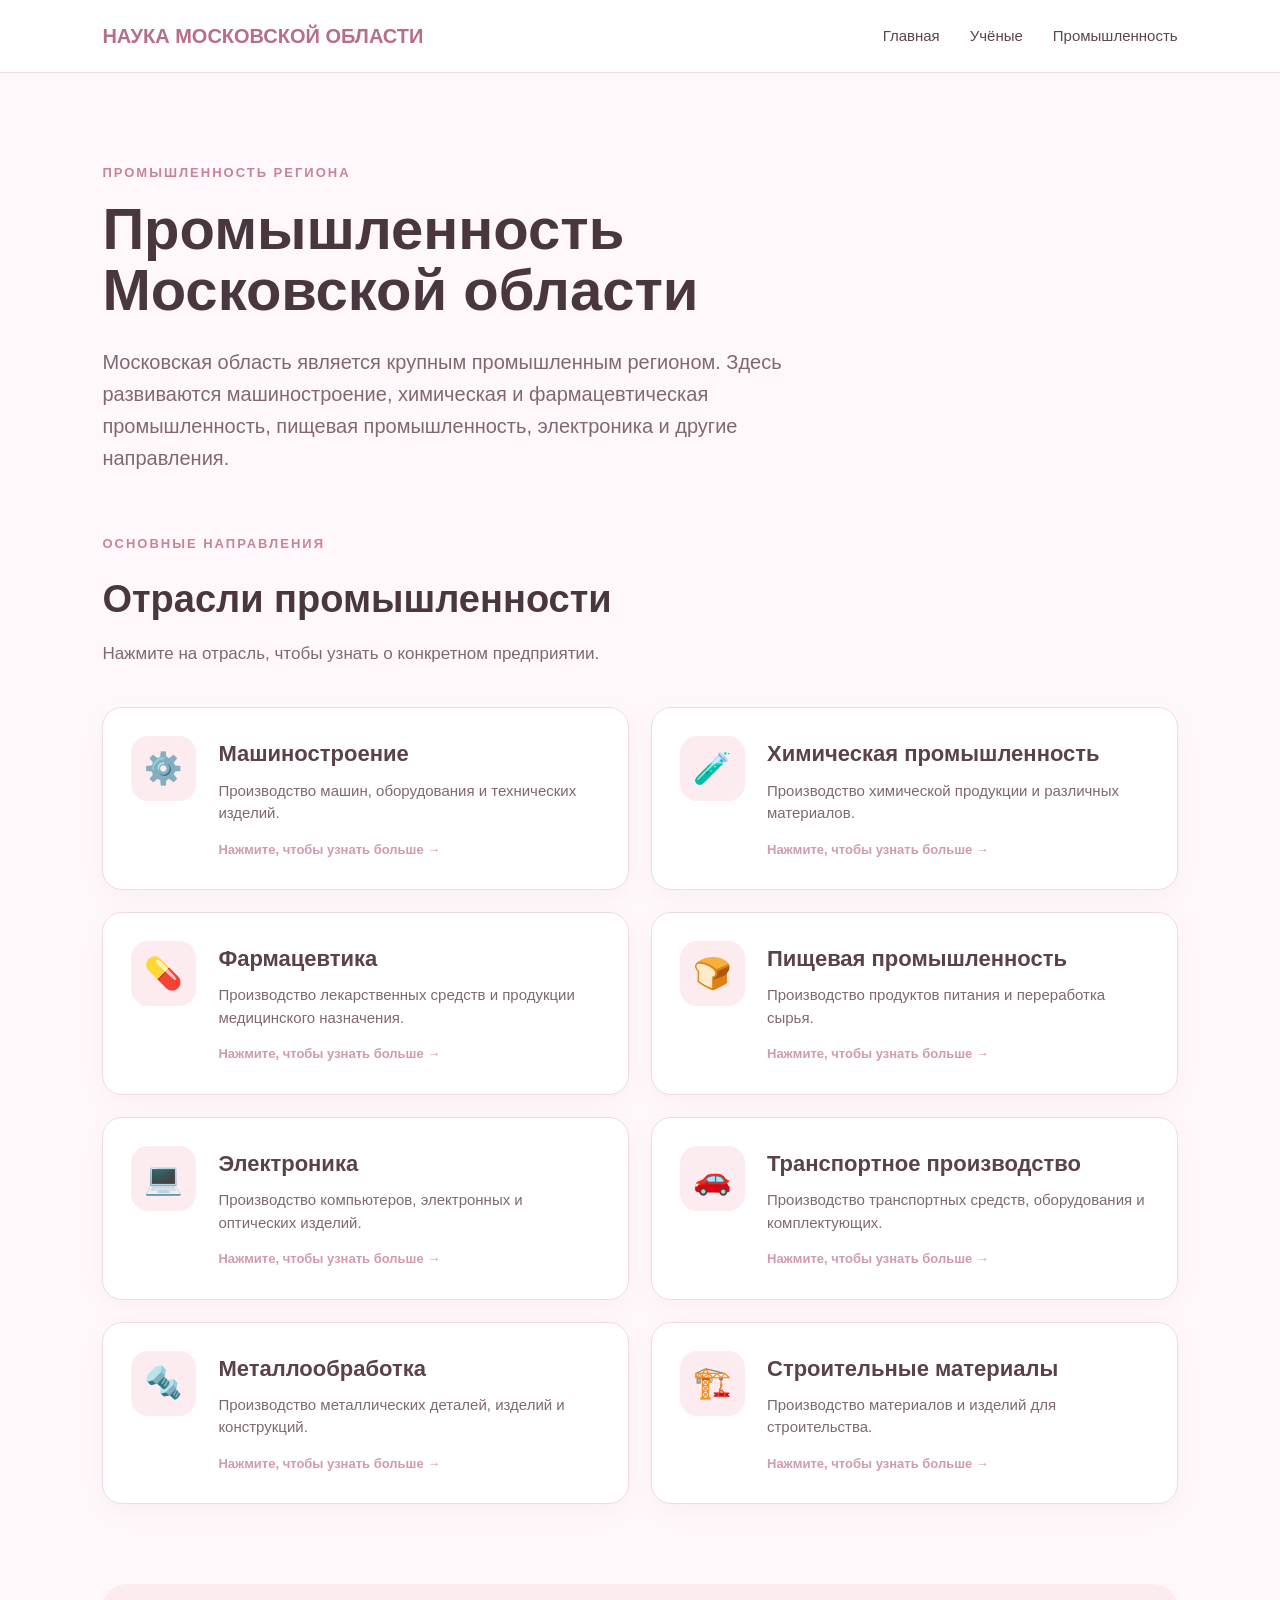
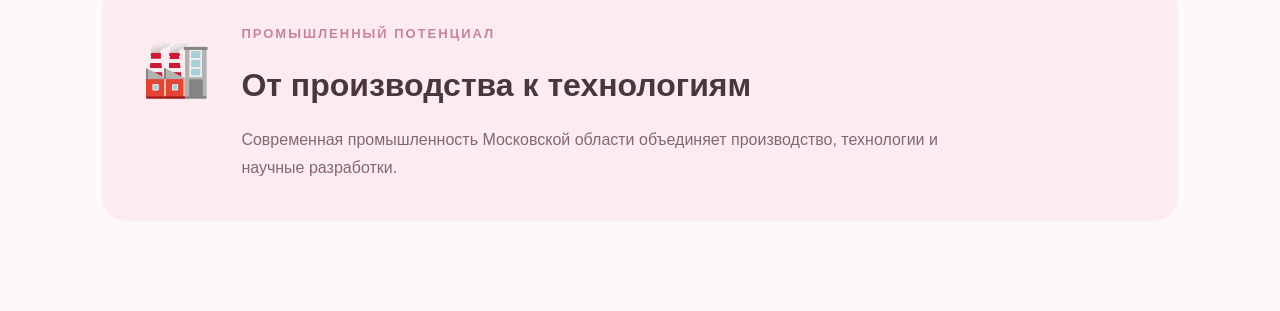
==== industry.html @ fd666267 "Add files via upload" ====
<!DOCTYPE html>
<html lang="ru">

<head>
    <meta charset="UTF-8">

    <meta name="viewport" content="width=device-width, initial-scale=1.0">

    <title>Промышленность Московской области</title>

    <link rel="stylesheet" href="css/style.css">
</head>


<body>


    <!-- ШАПКА -->

    <header>

        <div class="logo">
            НАУКА МОСКОВСКОЙ ОБЛАСТИ
        </div>

        <nav>

            <a href="index.html">
                Главная
            </a>

            <a href="scientists.html">
                Учёные
            </a>

            <a href="industry.html">
                Промышленность
            </a>

        </nav>

    </header>



    <!-- ОСНОВНАЯ ЧАСТЬ -->

    <main class="industry-page">


        <!-- ЗАГОЛОВОК -->

        <div class="industry-intro">

            <p class="small-title">
                ПРОМЫШЛЕННОСТЬ РЕГИОНА
            </p>

            <h1>
                Промышленность
                <br>
                Московской области
            </h1>

            <p class="industry-lead">

                Московская область является крупным
                промышленным регионом. Здесь развиваются
                машиностроение, химическая и фармацевтическая
                промышленность, пищевая промышленность,
                электроника и другие направления.

            </p>

        </div>



        <!-- ОСНОВНЫЕ НАПРАВЛЕНИЯ -->

        <section class="industry-section">


            <div class="section-heading">

                <p class="small-title">
                    ОСНОВНЫЕ НАПРАВЛЕНИЯ
                </p>

                <h2>
                    Отрасли промышленности
                </h2>

                <p>
                    Нажмите на отрасль, чтобы узнать
                    о конкретном предприятии.
                </p>

            </div>



            <div class="industry-categories">



                <!-- 1. МАШИНОСТРОЕНИЕ -->

                <div
                    class="industry-category industry-clickable"

                    onclick="openIndustryModal(

                        'Машиностроение',

                        'images/machine.jpg',

                        'Название предприятия',

                        'рсаположение',

                        'блабласосиваля'

                    )"
                >

                    <div class="category-icon">
                        ⚙️
                    </div>

                    <div class="category-content">

                        <h3>
                            Машиностроение
                        </h3>

                        <p>
                            Производство машин,
                            оборудования и технических изделий.
                        </p>

                        <span class="click-hint">
                            Нажмите, чтобы узнать больше →
                        </span>

                    </div>

                </div>



                <!-- 2. ХИМИЧЕСКАЯ ПРОМЫШЛЕННОСТЬ -->

                <div
                    class="industry-category industry-clickable"

                    onclick="openIndustryModal(

                        'Химическая промышленность',

                        'images/chemistry.jpg',

                        'Название предприятия',

                        'Город / муниципальный округ',

                        'Здесь можно написать информацию о предприятии химической промышленности, его продукции и особенностях производства.'

                    )"
                >

                    <div class="category-icon">
                        🧪
                    </div>

                    <div class="category-content">

                        <h3>
                            Химическая промышленность
                        </h3>

                        <p>
                            Производство химической продукции
                            и различных материалов.
                        </p>

                        <span class="click-hint">
                            Нажмите, чтобы узнать больше →
                        </span>

                    </div>

                </div>



                <!-- 3. ФАРМАЦЕВТИКА -->

                <div
                    class="industry-category industry-clickable"

                    onclick="openIndustryModal(

                        'Фармацевтика',

                        'images/pharma.jpg',

                        'Название предприятия',

                        'Город / муниципальный округ',

                        'Здесь можно написать информацию о фармацевтическом предприятии, его продукции и значении для региона.'

                    )"
                >

                    <div class="category-icon">
                        💊
                    </div>

                    <div class="category-content">

                        <h3>
                            Фармацевтика
                        </h3>

                        <p>
                            Производство лекарственных средств
                            и продукции медицинского назначения.
                        </p>

                        <span class="click-hint">
                            Нажмите, чтобы узнать больше →
                        </span>

                    </div>

                </div>



                <!-- 4. ПИЩЕВАЯ ПРОМЫШЛЕННОСТЬ -->

                <div
                    class="industry-category industry-clickable"

                    onclick="openIndustryModal(

                        'Пищевая промышленность',

                        'images/food.jpg',

                        'Название предприятия',

                        'Город / муниципальный округ',

                        'Здесь можно написать, какие продукты производит предприятие, когда оно появилось и какую роль играет в регионе.'

                    )"
                >

                    <div class="category-icon">
                        🍞
                    </div>

                    <div class="category-content">

                        <h3>
                            Пищевая промышленность
                        </h3>

                        <p>
                            Производство продуктов питания
                            и переработка сырья.
                        </p>

                        <span class="click-hint">
                            Нажмите, чтобы узнать больше →
                        </span>

                    </div>

                </div>



                <!-- 5. ЭЛЕКТРОНИКА -->

                <div
                    class="industry-category industry-clickable"

                    onclick="openIndustryModal(

                        'Электроника',

                        'images/electronics.jpg',

                        'Название предприятия',

                        'Город / муниципальный округ',

                        'Здесь можно написать информацию о предприятии, которое занимается производством электронных или оптических изделий.'

                    )"
                >

                    <div class="category-icon">
                        💻
                    </div>

                    <div class="category-content">

                        <h3>
                            Электроника
                        </h3>

                        <p>
                            Производство компьютеров,
                            электронных и оптических изделий.
                        </p>

                        <span class="click-hint">
                            Нажмите, чтобы узнать больше →
                        </span>

                    </div>

                </div>



                <!-- 6. ТРАНСПОРТ -->

                <div
                    class="industry-category industry-clickable"

                    onclick="openIndustryModal(

                        'Транспортное производство',

                        'images/transport.jpg',

                        'Название предприятия',

                        'Город / муниципальный округ',

                        'Здесь можно рассказать о предприятии, которое производит транспортные средства, оборудование или комплектующие.'

                    )"
                >

                    <div class="category-icon">
                        🚗
                    </div>

                    <div class="category-content">

                        <h3>
                            Транспортное производство
                        </h3>

                        <p>
                            Производство транспортных средств,
                            оборудования и комплектующих.
                        </p>

                        <span class="click-hint">
                            Нажмите, чтобы узнать больше →
                        </span>

                    </div>

                </div>



                <!-- 7. МЕТАЛЛООБРАБОТКА -->

                <div
                    class="industry-category industry-clickable"

                    onclick="openIndustryModal(

                        'Металлообработка',

                        'images/metal.jpg',

                        'Название предприятия',

                        'Город / муниципальный округ',

                        'Здесь можно рассказать о предприятии, его металлических изделиях, деталях и технологиях производства.'

                    )"
                >

                    <div class="category-icon">
                        🔩
                    </div>

                    <div class="category-content">

                        <h3>
                            Металлообработка
                        </h3>

                        <p>
                            Производство металлических деталей,
                            изделий и конструкций.
                        </p>

                        <span class="click-hint">
                            Нажмите, чтобы узнать больше →
                        </span>

                    </div>

                </div>



                <!-- 8. СТРОИТЕЛЬНЫЕ МАТЕРИАЛЫ -->

                <div
                    class="industry-category industry-clickable"

                    onclick="openIndustryModal(

                        'Строительные материалы',

                        'images/building.jpg',

                        'Название предприятия',

                        'Город / муниципальный округ',

                        'Здесь можно рассказать о предприятии, производимых материалах и их использовании в строительстве.'

                    )"
                >

                    <div class="category-icon">
                        🏗️
                    </div>

                    <div class="category-content">

                        <h3>
                            Строительные материалы
                        </h3>

                        <p>
                            Производство материалов и изделий
                            для строительства.
                        </p>

                        <span class="click-hint">
                            Нажмите, чтобы узнать больше →
                        </span>

                    </div>

                </div>


            </div>

        </section>



        <!-- ЗАКЛЮЧЕНИЕ -->

        <section class="industry-conclusion">

            <div class="conclusion-icon">
                🏭
            </div>

            <div>

                <p class="small-title">
                    ПРОМЫШЛЕННЫЙ ПОТЕНЦИАЛ
                </p>

                <h2>
                    От производства к технологиям
                </h2>

                <p>

                    Современная промышленность Московской
                    области объединяет производство, технологии
                    и научные разработки.

                </p>

            </div>

        </section>


    </main>



    <!-- ВСПЛЫВАЮЩЕЕ ОКНО -->

    <div
        class="industry-modal"
        id="industryModal"
    >

        <div class="industry-modal-content">


            <!-- КНОПКА ЗАКРЫТЬ -->

            <button
                class="modal-close"
                onclick="closeIndustryModal()"
            >
                ×
            </button>



            <!-- ФОТО -->

            <img
                id="modalImage"
                src=""
                alt=""
            >



            <!-- ИНФОРМАЦИЯ -->

            <div class="modal-text">


                <p class="small-title">
                    ОТРАСЛЬ ПРОМЫШЛЕННОСТИ
                </p>


                <h2 id="modalTitle">
                </h2>


                <div class="modal-place">

                    <span>
                        🏭
                    </span>

                    <div>

                        <strong>
                            Предприятие
                        </strong>

                        <p id="modalEnterprise">
                        </p>

                    </div>

                </div>



                <div class="modal-place">

                    <span>
                        📍
                    </span>

                    <div>

                        <strong>
                            Расположение
                        </strong>

                        <p id="modalLocation">
                        </p>

                    </div>

                </div>



                <div class="modal-description">

                    <strong>
                        О предприятии
                    </strong>

                    <p id="modalDescription">
                    </p>

                </div>


            </div>

        </div>

    </div>



    <!-- JAVASCRIPT -->

    <script>


        function openIndustryModal(
            title,
            image,
            enterprise,
            location,
            description
        ) {


            document.getElementById(
                "modalTitle"
            ).textContent = title;



            document.getElementById(
                "modalImage"
            ).src = image;



            document.getElementById(
                "modalEnterprise"
            ).textContent = enterprise;



            document.getElementById(
                "modalLocation"
            ).textContent = location;



            document.getElementById(
                "modalDescription"
            ).textContent = description;



            document.getElementById(
                "industryModal"
            ).classList.add("active");

        }



        function closeIndustryModal() {


            document.getElementById(
                "industryModal"
            ).classList.remove("active");

        }



        document.getElementById(
            "industryModal"
        ).addEventListener(
            "click",
            function(event) {

                if (
                    event.target === this
                ) {

                    closeIndustryModal();

                }

            }
        );


    </script>


</body>

</html>
---- css/style.css ----
* {
    margin: 0;
    padding: 0;
    box-sizing: border-box;
}

html {
    scroll-behavior: smooth;
}

body {
    font-family: Arial, sans-serif;
    background-color: #fff8fa;
    color: #4a3840;
    line-height: 1.6;
}


/* ШАПКА */

header {
    width: 100%;
    padding: 20px 8%;
    background-color: #fff;
    
    display: flex;
    justify-content: space-between;
    align-items: center;

    border-bottom: 1px solid #f3dce3;
}

.logo {
    font-size: 20px;
    font-weight: bold;
    color: #b76e86;
}

nav {
    display: flex;
    gap: 30px;
}

nav a {
    color: #5b454d;
    text-decoration: none;
    font-size: 15px;
}

nav a:hover {
    color: #c78399;
}


/* ПЕРВЫЙ ЭКРАН */

.hero {
    min-height: 650px;
    padding: 100px 8%;

    display: flex;
    align-items: center;

    background: linear-gradient(
        135deg,
        #fdecef,
        #fff8fa,
        #f9edf2
    );
}

.hero-text {
    max-width: 750px;
}

.small-title,
.section-label {
    color: #c78399;
    font-size: 14px;
    font-weight: bold;
    letter-spacing: 2px;
    margin-bottom: 15px;
}

.hero h1 {
    font-size: 64px;
    line-height: 1.1;
    margin-bottom: 25px;
    color: #49363e;
}

.hero h1 span {
    color: #b76e86;
}

.description {
    max-width: 600px;
    font-size: 20px;
    color: #806873;
    margin-bottom: 35px;
}


/* КНОПКА */

.button {
    display: inline-block;

    padding: 15px 28px;

    background-color: #c78399;
    color: white;

    text-decoration: none;

    border-radius: 10px;

    font-weight: bold;

    transition: 0.3s;
}

.button:hover {
    background-color: #b76e86;
    transform: translateY(-2px);
}


/* ОБЩИЕ СЕКЦИИ */

.about,
.discover,
.timeline {
    padding: 100px 8%;
}

.about {
    background-color: #fff;
}

.about h2,
.discover h2,
.timeline h2 {
    font-size: 40px;
    margin-bottom: 25px;
    color: #49363e;
}

.about > p:last-child {
    max-width: 750px;
    color: #806873;
    font-size: 18px;
}


/* КАРТОЧКИ */

.discover {
    background-color: #fff8fa;
}

.cards {
    display: grid;
    grid-template-columns: repeat(3, 1fr);
    gap: 25px;
    margin-top: 40px;
}

.card {
    background-color: #fff;

    padding: 35px;

    border-radius: 18px;

    border: 1px solid #f1d9e1;

    box-shadow: 0 8px 25px rgba(183, 110, 134, 0.08);

    transition: 0.3s;
}

.card:hover {
    transform: translateY(-7px);

    box-shadow: 0 12px 30px rgba(183, 110, 134, 0.15);
}

.card-icon {
    font-size: 40px;
    margin-bottom: 20px;
}

.card h3 {
    font-size: 24px;
    margin-bottom: 12px;
    color: #5a414b;
}

.card p {
    color: #806873;
}


/* ХРОНОЛОГИЯ */

.timeline {
    background-color: #fff;
}

.timeline-line {
    display: grid;
    grid-template-columns: repeat(4, 1fr);
    gap: 20px;

    margin-top: 50px;
}

.year {
    padding: 25px;

    border-left: 4px solid #d99caf;

    background-color: #fff8fa;

    border-radius: 0 12px 12px 0;
}

.year strong {
    font-size: 28px;
    color: #b76e86;
}

.year p {
    margin-top: 10px;
    color: #806873;
}


/* ПОДВАЛ */

footer {
    padding: 50px 8%;

    background-color: #4a3840;
    color: #f7e8ed;

    display: flex;
    justify-content: space-between;
}


/* ТЕЛЕФОН */

@media (max-width: 800px) {

    header {
        flex-direction: column;
        gap: 20px;
    }

    nav {
        flex-wrap: wrap;
        justify-content: center;
    }

    .hero h1 {
        font-size: 44px;
    }

    .cards {
        grid-template-columns: 1fr;
    }

    .timeline-line {
        grid-template-columns: 1fr;
    }

    footer {
        flex-direction: column;
        gap: 10px;
    }
}/* КНОПКА НА КАРТОЧКЕ */

.card-button {
    display: inline-block;
    margin-top: 20px;

    padding: 10px 18px;

    background-color: #c78399;
    color: white;

    text-decoration: none;

    border-radius: 8px;

    font-size: 14px;
    font-weight: bold;

    transition: 0.3s;
}

.card-button:hover {
    background-color: #b76e86;
}


/* СТРАНИЦА УЧЁНЫХ */

.scientists-page {
    padding: 90px 8%;
    background-color: #fff8fa;
    min-height: 80vh;
}

.scientists-page h1 {
    font-size: 52px;
    color: #49363e;
    margin-bottom: 20px;
}

.page-description {
    max-width: 650px;
    color: #806873;
    font-size: 18px;
    margin-bottom: 60px;
}


/* СЕТКА УЧЁНЫХ */

.scientists-grid {
    display: grid;
    grid-template-columns: repeat(2, 1fr);
    gap: 35px;
}


/* КАРТОЧКА УЧЁНОГО */

.scientist-card {
    background-color: white;

    padding: 18px;

    border-radius: 20px;

    border: 1px solid #f1d9e1;

    box-shadow: 0 8px 25px rgba(183, 110, 134, 0.08);
}

.scientist-card h3 {
    margin-top: 18px;
    font-size: 24px;
    color: #5a414b;
}

.scientist-card > p {
    color: #c78399;
}


/* ФОТО */

.scientist-photo {
    position: relative;

    width: 100%;
    aspect-ratio: 3 / 4;

    overflow: hidden;

    border-radius: 15px;
}

.scientist-photo img {
    width: 100%;
    height: 100%;

    object-fit: cover;

    display: block;

    transition: 0.4s;
}


/* ИНФОРМАЦИЯ, КОТОРАЯ ПОЯВЛЯЕТСЯ ПРИ НАВЕДЕНИИ */

.scientist-info {
    position: absolute;

    left: 0;
    bottom: 0;

    width: 100%;

    padding: 30px;

    background: rgba(74, 56, 64, 0.92);

    color: white;

    transform: translateY(100%);

    transition: 0.4s;
}

.scientist-info h2 {
    margin-bottom: 10px;
}

.scientist-info p {
    color: #f8e9ee;
}


/* МЫШКУ НА ФОТО */

.scientist-photo:hover img {
    transform: scale(1.05);
}

.scientist-photo:hover .scientist-info {
    transform: translateY(0);
}


/* ССЫЛКА В ПОДВАЛЕ */

footer a {
    color: #f7dce5;
    text-decoration: none;
}


/* ТЕЛЕФОН */

@media (max-width: 800px) {

    .scientists-grid {
        grid-template-columns: 1fr;
    }

    .scientists-page h1 {
        font-size: 40px;
    }

    .scientist-photo {
        height: 350px;
    }
}/* =========================================
   ПРОМЫШЛЕННОСТЬ МОСКОВСКОЙ ОБЛАСТИ
   ========================================= */

.industry-page {
    padding: 90px 8%;
    background: #fff8fa;
    min-height: 80vh;
}


/* ВСТУПЛЕНИЕ */

.industry-intro {
    max-width: 850px;
    margin-bottom: 60px;
}

.small-title {
    color: #c78399;
    font-size: 13px;
    font-weight: bold;
    letter-spacing: 2px;
    margin-bottom: 15px;
}

.industry-intro h1 {
    font-size: 58px;
    line-height: 1.05;
    color: #49363e;
    margin-bottom: 25px;
}

.industry-lead {
    max-width: 700px;
    color: #806873;
    font-size: 20px;
    line-height: 1.6;
}


/* ФАКТЫ */

.industry-facts {
    display: grid;
    grid-template-columns: repeat(3, 1fr);
    gap: 20px;
    margin-bottom: 100px;
}

.industry-fact {
    display: flex;
    gap: 18px;
    align-items: flex-start;

    padding: 25px;

    background: white;
    border: 1px solid #f1d9e1;
    border-radius: 18px;

    box-shadow: 0 8px 25px rgba(183, 110, 134, 0.07);
}

.industry-fact > span {
    font-size: 32px;
}

.industry-fact strong {
    color: #5a414b;
    font-size: 18px;
}

.industry-fact p {
    margin-top: 8px;
    color: #806873;
    line-height: 1.5;
    font-size: 14px;
}


/* ЗАГОЛОВОК РАЗДЕЛА */

.industry-section {
    margin-bottom: 80px;
}

.section-heading {
    margin-bottom: 40px;
}

.section-heading h2 {
    font-size: 38px;
    color: #49363e;
    margin-bottom: 10px;
}

.section-heading > p:last-child {
    color: #806873;
    font-size: 17px;
}


/* КАРТОЧКИ ОТРАСЛЕЙ */

.industry-categories {
    display: grid;
    grid-template-columns: repeat(2, 1fr);
    gap: 22px;
}

.industry-category {
    display: flex;
    gap: 22px;

    padding: 28px;

    background: white;
    border: 1px solid #f1d9e1;
    border-radius: 20px;

    transition: 0.3s;

    box-shadow: 0 8px 25px rgba(183, 110, 134, 0.06);
}

.industry-category:hover {
    transform: translateY(-5px);
    box-shadow: 0 15px 35px rgba(183, 110, 134, 0.13);
    border-color: #e6b9c7;
}


/* ИКОНКА */

.category-icon {
    min-width: 65px;
    height: 65px;

    display: flex;
    align-items: center;
    justify-content: center;

    background: #fdecef;
    border-radius: 17px;

    font-size: 31px;
}


/* ТЕКСТ */

.category-content h3 {
    color: #5a414b;
    font-size: 22px;
    margin-bottom: 8px;
}

.category-content > p {
    color: #806873;
    line-height: 1.5;
    font-size: 15px;
}


/* ДОПОЛНИТЕЛЬНЫЙ ТЕКСТ */

.category-more {
    max-height: 0;
    overflow: hidden;

    opacity: 0;

    margin-top: 0;

    color: #806873;
    font-size: 14px;
    line-height: 1.5;

    transition: 0.4s;
}

.industry-category:hover .category-more {
    max-height: 120px;
    opacity: 1;
    margin-top: 15px;
}


/* ЗАКЛЮЧЕНИЕ */

.industry-conclusion {
    display: flex;
    align-items: flex-start;
    gap: 30px;

    padding: 40px;

    background: #fdecef;
    border-radius: 25px;

    margin-top: 40px;
}

.conclusion-icon {
    font-size: 55px;
}

.industry-conclusion h2 {
    color: #49363e;
    font-size: 32px;
    margin-bottom: 15px;
}

.industry-conclusion p:last-child {
    color: #806873;
    line-height: 1.7;
    max-width: 750px;
}


/* ТЕЛЕФОН */

@media (max-width: 800px) {

    .industry-page {
        padding: 60px 6%;
    }

    .industry-intro h1 {
        font-size: 42px;
    }

    .industry-lead {
        font-size: 17px;
    }

    .industry-facts {
        grid-template-columns: 1fr;
        margin-bottom: 70px;
    }

    .industry-categories {
        grid-template-columns: 1fr;
    }

    .section-heading h2 {
        font-size: 31px;
    }

    .industry-conclusion {
        flex-direction: column;
        padding: 30px;
    }

    .industry-conclusion h2 {
        font-size: 26px;
    }
}/* =========================================
   КЛИКАБЕЛЬНЫЕ ОТРАСЛИ
   ========================================= */

.industry-clickable {
    cursor: pointer;
}

.click-hint {
    display: inline-block;

    margin-top: 15px;

    color: #c78399;

    font-size: 13px;

    font-weight: bold;

    opacity: 0.8;
}


/* =========================================
   ВСПЛЫВАЮЩЕЕ ОКНО
   ========================================= */

.industry-modal {

    position: fixed;

    inset: 0;

    display: flex;

    align-items: center;

    justify-content: center;

    padding: 30px;

    background: rgba(74, 56, 64, 0.65);

    opacity: 0;

    visibility: hidden;

    transition: 0.3s;

    z-index: 1000;

}


.industry-modal.active {

    opacity: 1;

    visibility: visible;

}



/* САМО ОКНО */

.industry-modal-content {

    position: relative;

    width: min(900px, 100%);

    display: grid;

    grid-template-columns: 1fr 1fr;

    background: white;

    border-radius: 25px;

    overflow: hidden;

    box-shadow:
        0 20px 60px rgba(74, 56, 64, 0.3);

    transform: translateY(30px);

    transition: 0.3s;

}


.industry-modal.active
.industry-modal-content {

    transform: translateY(0);

}



/* ФОТО */

.industry-modal-content img {

    width: 100%;

    height: 100%;

    min-height: 450px;

    object-fit: cover;

    display: block;

}



/* ТЕКСТ */

.modal-text {

    padding: 50px 40px;

    display: flex;

    flex-direction: column;

    justify-content: center;

}


.modal-text h2 {

    font-size: 36px;

    line-height: 1.15;

    color: #49363e;

    margin-bottom: 25px;

}



/* ПРЕДПРИЯТИЕ И АДРЕС */

.modal-place {

    display: flex;

    gap: 15px;

    align-items: flex-start;

    margin-bottom: 20px;

    padding: 15px;

    background: #fff8fa;

    border-radius: 14px;

}


.modal-place > span {

    font-size: 24px;

}


.modal-place strong {

    display: block;

    color: #5a414b;

    font-size: 14px;

    margin-bottom: 5px;

}


.modal-place p {

    color: #806873;

    line-height: 1.4;

    margin: 0;

}



/* ОПИСАНИЕ */

.modal-description {

    margin-top: 5px;

}


.modal-description strong {

    display: block;

    color: #5a414b;

    margin-bottom: 8px;

}


.modal-description p {

    color: #806873;

    line-height: 1.6;

    font-size: 15px;

}



/* КРЕСТИК */

.modal-close {

    position: absolute;

    top: 15px;

    right: 15px;

    width: 42px;

    height: 42px;

    border: none;

    border-radius: 50%;

    background: rgba(255, 255, 255, 0.95);

    color: #5a414b;

    font-size: 28px;

    line-height: 1;

    cursor: pointer;

    z-index: 5;

    transition: 0.2s;

}


.modal-close:hover {

    background: #fdecef;

    transform: rotate(90deg);

}



/* =========================================
   ТЕЛЕФОН
   ========================================= */

@media (max-width: 700px) {

    .industry-modal {

        padding: 15px;

    }


    .industry-modal-content {

        grid-template-columns: 1fr;

        max-height: 92vh;

        overflow-y: auto;

    }


    .industry-modal-content img {

        height: 230px;

        min-height: 230px;

    }


    .modal-text {

        padding: 30px 25px;

    }


    .modal-text h2 {

        font-size: 28px;

    }
}
/* =========================================
НОВАЯ СТРАНИЦА ТЕХНОЛОГИЙ
========================================= */

.technology-page {
overflow: hidden;
}

/* =========================================
ГЛАВНЫЙ ЭКРАН
========================================= */

.technology-hero {
min-height: 720px;
padding: 80px 8%;
display: flex;
align-items: center;
justify-content: space-between;
gap: 50px;
background:
radial-gradient(
circle at 75% 50%,
#fdecef 0,
#fff8fa 42%,
#fff8fa 100%
);
}

.technology-hero-text {
width: 48%;
max-width: 600px;
}

.technology-hero-text h1 {
margin: 20px 0;
font-size: clamp(50px, 7vw, 90px);
line-height: 0.98;
letter-spacing: -3px;
color: #49363e;
}

.technology-hero-text > p:not(.small-title) {
max-width: 500px;
color: #806873;
font-size: 18px;
line-height: 1.7;
}

.technology-scroll-button {
display: inline-block;
margin-top: 30px;
padding: 14px 22px;
background: #c78399;
color: white;
text-decoration: none;
border-radius: 10px;
font-weight: bold;
transition: 0.3s;
}

.technology-scroll-button:hover {
background: #b76e86;
transform: translateY(-2px);
}

/* =========================================
КРУГОВАЯ СХЕМА
========================================= */

.technology-visual {
position: relative;
width: 520px;
height: 520px;
flex-shrink: 0;
}

.tech-orbit {
position: absolute;
border: 1px solid #efcfd9;
border-radius: 50%;
left: 50%;
top: 50%;
transform: translate(-50%, -50%);
}

.orbit-one {
width: 220px;
height: 220px;
}

.orbit-two {
width: 350px;
height: 350px;
}

.orbit-three {
width: 480px;
height: 480px;
} 

.tech-core {
position: absolute;
left: 50%;
top: 50%;
transform: translate(-50%, -50%);
width: 145px;
height: 145px;
border-radius: 50%;
background: #c78399;
color: white;
display: flex;
flex-direction: column;
align-items: center;
justify-content: center;
box-shadow:
0 0 0 15px rgba(199, 131, 153, 0.08),
0 20px 50px rgba(183, 110, 134, 0.25);
z-index: 3;
}

.tech-core span {
font-size: 35px;
}

.tech-core strong {
margin-top: 5px;
font-size: 15px;
letter-spacing: 2px;
}

.tech-point {
position: absolute;
width: 65px;
height: 65px;
display: flex;
align-items: center;
justify-content: center;
background: white;
border: 1px solid #f0d6de;
border-radius: 50%;
font-size: 27px;
box-shadow: 0 8px 25px rgba(74, 56, 64, 0.1);
z-index: 4;
}

.point-one {
top: 30px;
left: 220px;
}

.point-two {
top: 130px;
right: 25px;
}

.point-three {
bottom: 60px;
right: 55px;
}

.point-four {
bottom: 55px;
left: 60px;
}

.point-five {
top: 130px;
left: 20px;
}

.point-six {
top: 400px;
left: 220px;
}
/* =========================================
ВВОДНЫЙ БЛОК
========================================= */

.technology-introduction {
max-width: 1100px;
margin: 0 auto;
padding: 100px 30px;
display: grid;
grid-template-columns: 1fr 1fr;
gap: 80px;
align-items: center;
}

.technology-introduction h2 {
margin-top: 12px;
font-size: 44px;
line-height: 1.1;
color: #49363e;
}

.technology-introduction > p {
color: #806873;
line-height: 1.8;
font-size: 17px;
}

/* =========================================
ТЕХНОЛОГИЧЕСКАЯ КАРТА
========================================= */

.technology-map {
padding: 100px 6%;
background: #fff8fa;
}

.technology-map-heading {
text-align: center;
margin-bottom: 70px;
}

.technology-map-heading h2 {
margin: 12px 0;
font-size: 45px;
color: #49363e;
}

.technology-map-heading > p:last-child {
color: #806873;
}

/* КОНТЕЙНЕР КАРТЫ */

.technology-map-container {
position: relative;
width: min(1000px, 100%);
height: 700px;
margin: 0 auto;
}

/* ЦЕНТР */

.technology-map-center {
position: absolute;
left: 50%;
top: 50%;
transform: translate(-50%, -50%);
width: 190px;
height: 190px;
border-radius: 50%;
background: white;
border: 2px solid #e9c5d0;
display: flex;
flex-direction: column;
align-items: center;
justify-content: center;
box-shadow:
0 20px 60px rgba(74, 56, 64, 0.12);
z-index: 3;
}

.technology-map-center span {
font-size: 35px;
color: #c78399;
}

.technology-map-center strong {
margin-top: 8px;
color: #49363e;
letter-spacing: 2px;
}

.technology-map-center small {
margin-top: 6px;
color: #806873;
font-size: 10px;
}

/* ЛИНИИ */

.technology-map-container::before {
content: "";
position: absolute;
left: 50%;
top: 50%;
width: 700px;
height: 700px;
transform: translate(-50%, -50%);
border: 1px dashed #e7c5cf;
border-radius: 50%;
}

/* =========================================
КНОПКИ
========================================= */

.tech-map-item {

    position: absolute;

    width: 180px;

    min-height: 130px;

    padding: 18px;

    border: 1px solid #f0d6de;

    border-radius: 18px;

    background: white;

    cursor: pointer;

    display: flex;

    flex-direction: column;

    align-items: center;

    justify-content: center;

    transition: transform 0.3s ease, border-color 0.3s ease, box-shadow 0.3s ease;

    box-shadow: 0 8px 25px rgba(74, 56, 64, 0.06);

}

.tech-map-item:hover {
    border-color: #c78399;
    box-shadow: 0 12px 30px rgba(74, 56, 64, 0.13);
}

.tech-item-one:hover,
.tech-item-four:hover {
    transform: translateX(-45%) scale(1.03);
}

.tech-item-two:hover,
.tech-item-three:hover,
.tech-item-five:hover,
.tech-item-six:hover {
    transform: scale(1.03);
}

.tech-map-item span {

    font-size: 30px;

    margin-bottom: 8px;

}

.tech-map-item strong {

    color: #49363e;

    font-size: 16px;

    text-align: center;

}

.tech-map-item small {

    margin-top: 5px;

    color: #c78399;

    font-size: 11px;

}

/* ПОЗИЦИИ */

.tech-item-one {

    top: -40px;
    left: 50%;
    transform: translateX(-50%);
}

.tech-item-two {
    top: 120px;
    right: 50px;
}

.tech-item-three {
    bottom: 85px;
    right: 100px;
}

.tech-item-four {
    bottom: -40px;
    left: 50%;
    transform: translateX(-50%);
}
.tech-item-five {
    bottom: 85px;
    left: 100px;
}
.tech-item-six {
    top: 120px;
    left: 70px;
}

/* =========================================
КАК РАБОТАЕТ ТЕХНОЛОГИЯ
========================================= */

.how-technology-works {
padding: 110px 8%;
background: white;
}

.how-title {
max-width: 650px;
margin-bottom: 65px;
}

.how-title h2 {
margin-top: 12px;
font-size: 45px;
line-height: 1.15;
color: #49363e;
}

.technology-process {
max-width: 1100px;
margin: 0 auto;
display: flex;
align-items: center;
justify-content: center;
gap: 20px;
}

.process-step {
width: 260px;
padding: 30px;
background: #fff8fa;
border-radius: 20px;
}

.process-number {
color: #c78399;
font-size: 13px;
font-weight: bold;
}

.process-icon {
margin: 20px 0 15px;
font-size: 35px;
}

.process-step h3 {
color: #49363e;
margin-bottom: 10px;
}

.process-step p {
color: #806873;
line-height: 1.5;
font-size: 14px;
}

.process-line {
color: #c78399;
font-size: 28px;
}

/* =========================================
ТЕХНОЛОГИИ ВОКРУГ НАС
========================================= */

.technology-life {
padding: 100px 8%;
background: #fdecef;
}

.technology-life-heading {
max-width: 1000px;
margin: 0 auto 45px;
}

.technology-life-heading h2 {
margin-top: 10px;
font-size: 43px;
color: #49363e;
}

.life-list {
max-width: 1000px;
margin: 0 auto;
display: grid;
grid-template-columns: repeat(2, 1fr);
gap: 15px;
}

.life-item {
display: flex;
align-items: center;
gap: 20px;
padding: 25px;
background: white;
border-radius: 18px;
}

.life-item > span {
width: 55px;
height: 55px;
flex-shrink: 0;
display: flex;
align-items: center;
justify-content: center;
background: #fdecef;
border-radius: 15px;
font-size: 25px;
}

.life-item strong {
color: #49363e;
}

.life-item p {
margin-top: 5px;
color: #806873;
font-size: 14px;
line-height: 1.4;
}

/* =========================================
ФИНАЛЬНЫЙ БЛОК
========================================= */

.technology-final {
position: relative;
max-width: 850px;
margin: 100px auto;
padding: 80px 30px;
text-align: center;
overflow: hidden;
}

.final-glow {
position: absolute;
left: 50%;
top: 0;
transform: translateX(-50%);
width: 180px;
height: 180px;
border-radius: 50%;
background: #fdecef;
filter: blur(25px);
z-index: -1;
}

.technology-final h2 {
margin: 15px 0;
font-size: 52px;
color: #49363e;
}

.technology-final > p:last-child {
max-width: 600px;
margin: 0 auto;
color: #806873;
line-height: 1.7;
}

/* =========================================
МОДАЛЬНОЕ ОКНО
========================================= */

.technology-info-modal {
position: fixed;
inset: 0;
display: flex;
align-items: center;
justify-content: center;
padding: 25px;
background: rgba(74, 56, 64, 0.65);
opacity: 0;
visibility: hidden;
transition: 0.3s;
z-index: 2000;
}

.technology-info-modal.active {
opacity: 1;
visibility: visible;
}

.technology-info-content {
position: relative;
width: min(600px, 100%);
padding: 50px;
background: white;
border-radius: 25px;
box-shadow: 0 25px 70px rgba(74, 56, 64, 0.25);
transform: translateY(30px);
transition: 0.3s;
}

.technology-info-modal.active .technology-info-content {
transform: translateY(0);
}

.technology-info-icon {
width: 75px;
height: 75px;
display: flex;
align-items: center;
justify-content: center;
background: #fdecef;
border-radius: 20px;
font-size: 38px;
margin-bottom: 25px;
}

.technology-info-content h2 {
margin: 10px 0 20px;
font-size: 34px;
color: #49363e;
}

.technology-info-description {
color: #806873;
line-height: 1.7;
margin-bottom: 25px;
}

.technology-result {
margin-top: 12px;
padding: 15px 18px;
background: #fff8fa;
border-radius: 13px;
}

.result-label {
margin-bottom: 5px;
color: #c78399;
font-size: 10px;
font-weight: bold;
letter-spacing: 1px;
}

.technology-result strong {
color: #49363e;
font-size: 14px;
}

.technology-info-close {
position: absolute;
top: 15px;
right: 15px;
width: 42px;
height: 42px;
border: none;
border-radius: 50%;
background: #fff8fa;
color: #5a414b;
font-size: 28px;
cursor: pointer;
transition: 0.2s;
}

.technology-info-close:hover {
background: #fdecef;
transform: rotate(90deg);
}

/* =========================================
ТЕЛЕФОН
========================================= */

@media (max-width: 800px) {
.technology-hero {
    min-height: auto;
    padding: 60px 25px;
    flex-direction: column;
}

.technology-hero-text {
    width: 100%;
    text-align: center;
}

.technology-hero-text > p:not(.small-title) {
    margin: 0 auto;
}

.technology-visual {
    width: 330px;
    height: 330px;
    margin-top: 20px;
}

.orbit-one {
    width: 145px;
    height: 145px;
}

.orbit-two {
    width: 235px;
    height: 235px;
}

.orbit-three {
    width: 320px;
    height: 320px;
}

.tech-core {
    width: 100px;
    height: 100px;
}

.tech-core span {
    font-size: 25px;
}

.tech-core strong {
    font-size: 11px;
}

.tech-point {
    width: 45px;
    height: 45px;
    font-size: 20px;
}

.point-one {
    top: 15px;
    left: 142px;
}

.point-two {
    top: 80px;
    right: 5px;
}

.point-three {
    bottom: 30px;
    right: 25px;
}

.point-four {
    bottom: 25px;
    left: 25px;
}

.point-five {
    top: 80px;
    left: 0;
}

.technology-introduction {
    padding: 70px 25px;
    grid-template-columns: 1fr;
    gap: 30px;
}

.technology-introduction h2 {
    font-size: 35px;
}


.technology-map {
    padding: 70px 20px;
}

.technology-map-heading h2 {
    font-size: 35px;
}

.technology-map-container {
    height: auto;
    display: flex;
    flex-direction: column;
    align-items: center;
    gap: 15px;
}

.technology-map-container::before {
    display: none;
}

.technology-map-center {
    position: relative;
    left: auto;
    top: auto;
    transform: none;
    width: 150px;
    height: 150px;
    margin-bottom: 15px;
}

.tech-map-item {
    position: relative;
    top: auto;
    right: auto;
    bottom: auto;
    left: auto;
    transform: none !important;
    width: 100%;
    max-width: 350px;
}
.how-technology-works {
    padding: 70px 25px;
}
.how-title h2 {
    font-size: 35px;
}

.technology-process {
    flex-direction: column;
}
.process-step {
    width: 100%;
}
.process-line {
    transform: rotate(90deg);
}
.technology-life {
    padding: 70px 20px;
}
.technology-life-heading h2 {
    font-size: 35px;
}
.life-list {
    grid-template-columns: 1fr;
}
.technology-final {
    margin: 60px auto;
    padding: 60px 25px;
}

.technology-final h2 {
    font-size: 40px;
}
.technology-info-content {
    padding: 35px 25px;
    max-height: 90vh;
    overflow-y: auto;
}
.technology-info-content h2 {
    font-size: 28px;
}
}
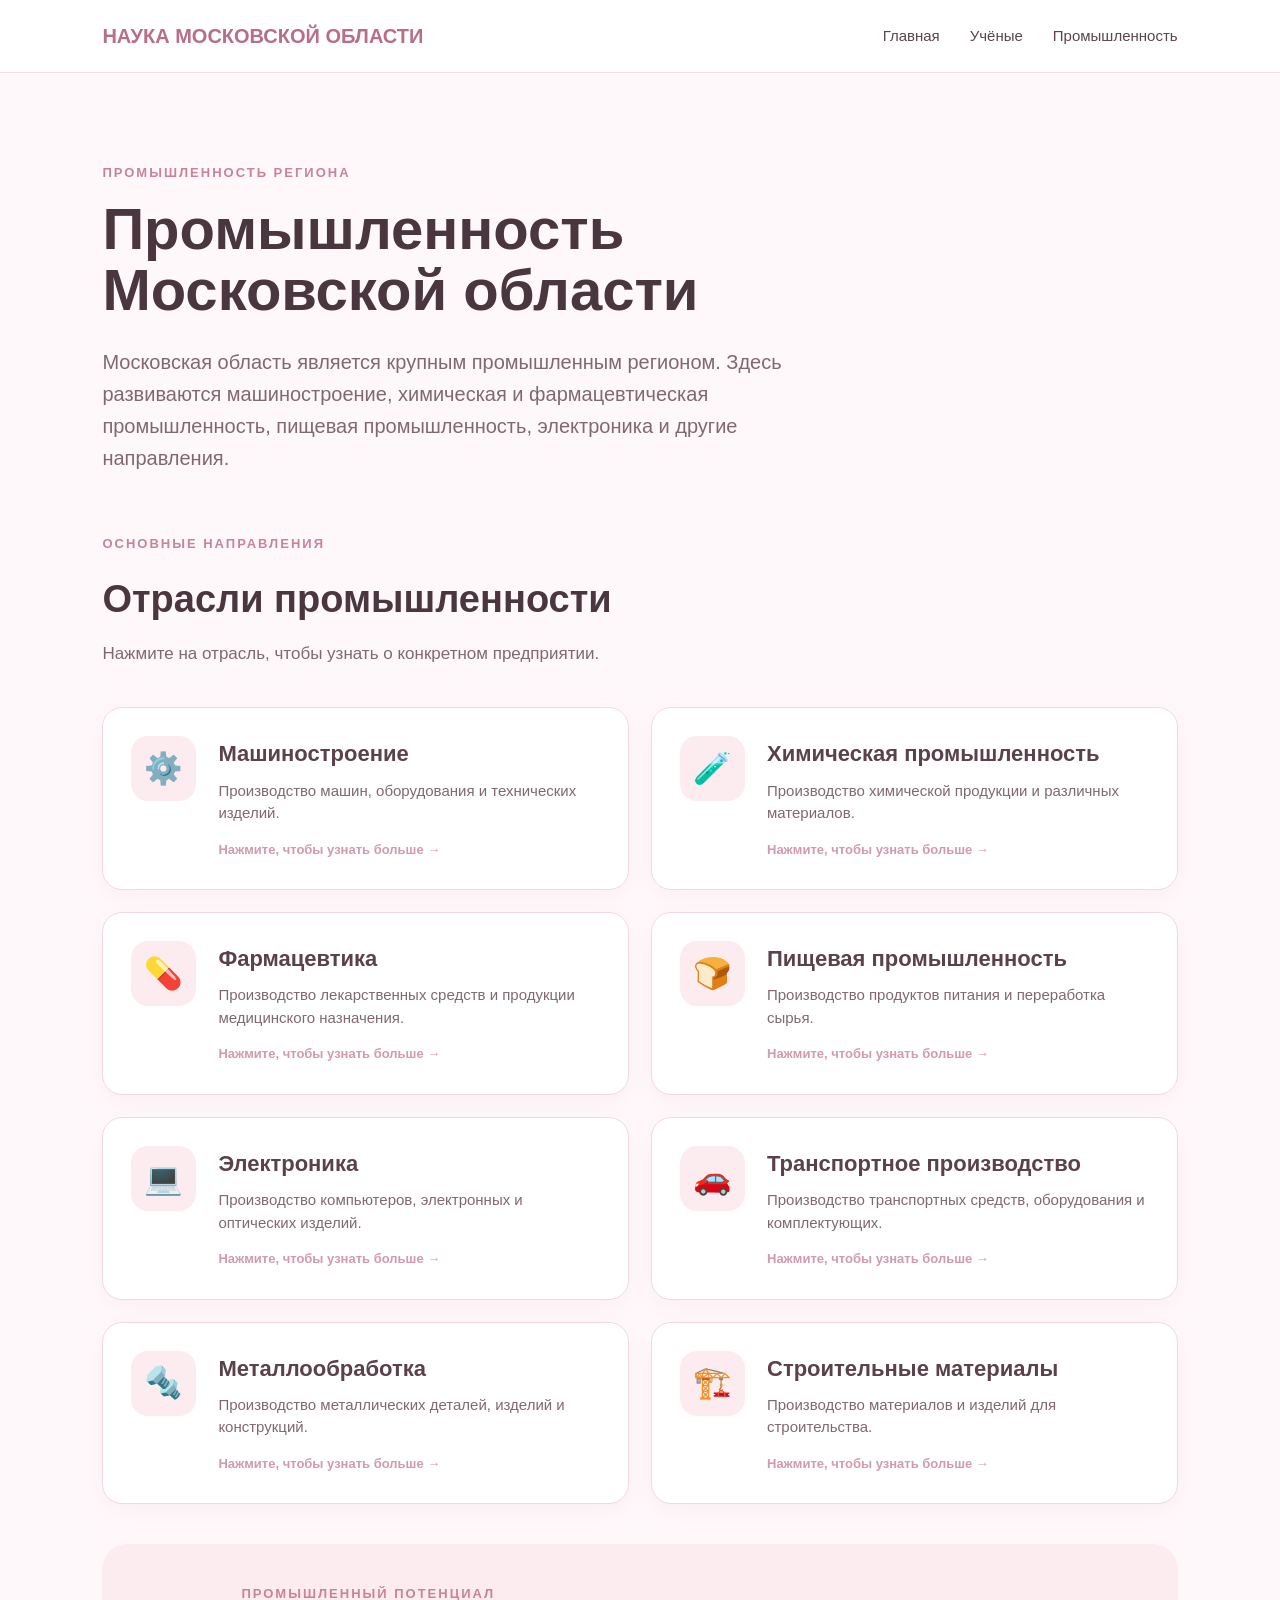
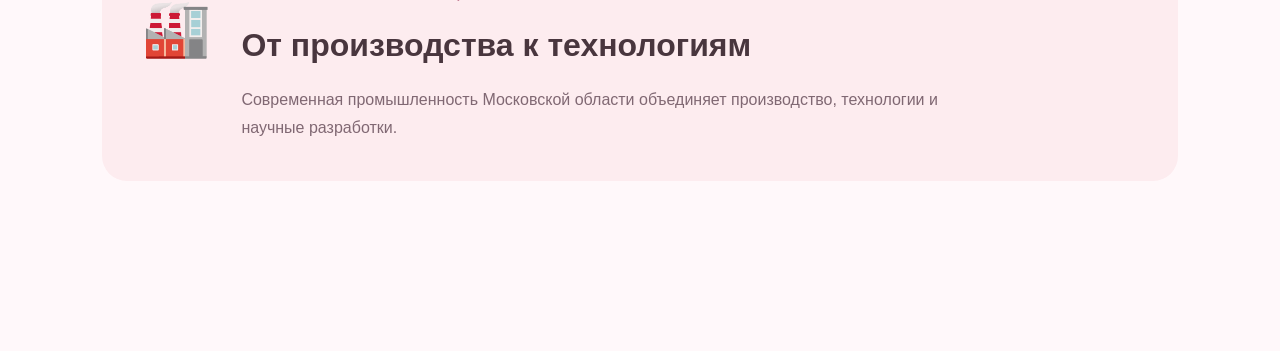
==== commit 89770102: "Add files via upload" ====
--- a/industry.html
+++ b/industry.html
@@ -1,621 +1,367 @@
-<!DOCTYPE html>
+﻿<!DOCTYPE html>
 <html lang="ru">
-
 <head>
     <meta charset="UTF-8">
-
     <meta name="viewport" content="width=device-width, initial-scale=1.0">
-
     <title>Промышленность Московской области</title>
-
     <link rel="stylesheet" href="css/style.css">
 </head>
-
-
 <body>
-
-
     <!-- ШАПКА -->
-
     <header>
-
         <div class="logo">
             НАУКА МОСКОВСКОЙ ОБЛАСТИ
         </div>
-
         <nav>
-
             <a href="index.html">
                 Главная
             </a>
-
             <a href="scientists.html">
                 Учёные
             </a>
-
             <a href="industry.html">
                 Промышленность
             </a>
-
         </nav>
-
     </header>
-
-
-
     <!-- ОСНОВНАЯ ЧАСТЬ -->
-
     <main class="industry-page">
-
-
         <!-- ЗАГОЛОВОК -->
-
         <div class="industry-intro">
-
             <p class="small-title">
                 ПРОМЫШЛЕННОСТЬ РЕГИОНА
             </p>
-
             <h1>
                 Промышленность
                 <br>
                 Московской области
             </h1>
-
             <p class="industry-lead">
-
                 Московская область является крупным
                 промышленным регионом. Здесь развиваются
                 машиностроение, химическая и фармацевтическая
                 промышленность, пищевая промышленность,
                 электроника и другие направления.
-
             </p>
-
         </div>
-
-
-
         <!-- ОСНОВНЫЕ НАПРАВЛЕНИЯ -->
-
         <section class="industry-section">
-
-
             <div class="section-heading">
-
                 <p class="small-title">
                     ОСНОВНЫЕ НАПРАВЛЕНИЯ
                 </p>
-
                 <h2>
                     Отрасли промышленности
                 </h2>
-
                 <p>
                     Нажмите на отрасль, чтобы узнать
                     о конкретном предприятии.
                 </p>
-
             </div>
-
-
-
             <div class="industry-categories">
-
-
-
-                <!-- 1. МАШИНОСТРОЕНИЕ -->
-
-                <div
-                    class="industry-category industry-clickable"
-
-                    onclick="openIndustryModal(
-
+                <!-- МАШИНОСТРОЕНИЕ -->
+                <div
+                    class="industry-category industry-clickable"
+                    onclick="openIndustryModal(
                         'Машиностроение',
-
                         'images/machine.jpg',
-
-                        'Название предприятия',
-
-                        'рсаположение',
-
-                        'блабласосиваля'
-
-                    )"
-                >
-
+                        'АО «Коломенский завод»',
+                        'Коломна, Московская область',
+                        'Это один из старейших и крупнейших локомотивостроительных гигантов России, основанный еще в 1863 году военным инженером Амандом Струве.Предприятие занимает огромную промышленную территорию в городе, а его коллектив насчитывает около 7 000 сотрудников, что делает завод градообразующим.'
+                    )"
+                >
                     <div class="category-icon">
                         ⚙️
                     </div>
-
-                    <div class="category-content">
-
+                    <div class="category-content">
                         <h3>
                             Машиностроение
                         </h3>
-
                         <p>
                             Производство машин,
                             оборудования и технических изделий.
                         </p>
+                        <span class="click-hint">
+                            Нажмите, чтобы узнать больше →
+                        </span>
+                    </div>
+                </div>
+                <!-- ХИМИЧЕСКАЯ ПРОМЫШЛЕННОСТЬ -->
+                <div
+                    class="industry-category industry-clickable"
 
-                        <span class="click-hint">
-                            Нажмите, чтобы узнать больше →
-                        </span>
-
-                    </div>
-
-                </div>
-
-
-
-                <!-- 2. ХИМИЧЕСКАЯ ПРОМЫШЛЕННОСТЬ -->
-
-                <div
-                    class="industry-category industry-clickable"
-
-                    onclick="openIndustryModal(
-
+                    onclick="openIndustryModal(
                         'Химическая промышленность',
-
                         'images/chemistry.jpg',
-
-                        'Название предприятия',
-
-                        'Город / муниципальный округ',
-
-                        'Здесь можно написать информацию о предприятии химической промышленности, его продукции и особенностях производства.'
-
-                    )"
-                >
-
+                        '«Воскресенский химический комбинат»',
+                        'Воскресенск, Московская область',
+                        'Считается главным в химической промышленности Подмосковья благодаря трем факторам: масштабу тяжелого производства, стратегическому значению продукции и глубоким историческим корням, которые сформировали целый регион. В отличие от заводов, производящих косметику или бытовую химию, химкомбинат в Воскресенске — это производство полного цикла. '
+                    )"
+                >
                     <div class="category-icon">
                         🧪
                     </div>
-
-                    <div class="category-content">
-
+                    <div class="category-content">
                         <h3>
                             Химическая промышленность
                         </h3>
-
                         <p>
                             Производство химической продукции
                             и различных материалов.
                         </p>
-
-                        <span class="click-hint">
-                            Нажмите, чтобы узнать больше →
-                        </span>
-
-                    </div>
-
-                </div>
-
-
-
-                <!-- 3. ФАРМАЦЕВТИКА -->
-
-                <div
-                    class="industry-category industry-clickable"
-
-                    onclick="openIndustryModal(
-
+                        <span class="click-hint">
+                            Нажмите, чтобы узнать больше →
+                        </span>
+                    </div>
+                </div>
+                <!-- ФАРМАЦЕВТИКА -->
+                <div
+                    class="industry-category industry-clickable"
+                    onclick="openIndustryModal(
                         'Фармацевтика',
-
                         'images/pharma.jpg',
-
-                        'Название предприятия',
-
-                        'Город / муниципальный округ',
-
-                        'Здесь можно написать информацию о фармацевтическом предприятии, его продукции и значении для региона.'
-
-                    )"
-                >
-
+                        '«Акрихин»',
+                        'Старой Купавне, Московская область',
+                        'Акционерное общество «Химико-фармацевтический комбинат «Акрихин» — это легендарное предприятие отечественной медицинской индустрии, основанное в 1936 году в городе Старая Купавна Подмосковья. Его история началась со спасения страны от масштабной эпидемии, а сегодня завод входит в число крупнейших фармпроизводителей России по объему продаж на розничном рынкеЗавод создавался в 1930-е годы в условиях жесткого государственного кризиса: в Советском Союзе бушевала эпидемия малярии, а импортные лекарства были недоступны.'
+                    )"  >
                     <div class="category-icon">
                         💊
                     </div>
-
-                    <div class="category-content">
-
+                    <div class="category-content">
                         <h3>
                             Фармацевтика
                         </h3>
-
                         <p>
                             Производство лекарственных средств
                             и продукции медицинского назначения.
                         </p>
+                        <span class="click-hint">
+                            Нажмите, чтобы узнать больше →
+                        </span>
+                    </div>
+                </div>
+                <!--ПИЩЕВАЯ ПРОМЫШЛЕННОСТЬ -->
+                <div
+                    class="industry-category industry-clickable"
+                    onclick="openIndustryModal(
+                        'Пищевая промышленность',
+                        'images/food.jpg',
+                        '«Mars»',
+                        'Ступино, Московская область',
+                        'Фабрика Mars в Ступино это исторически первый, флагманский и самый мощный завод американской компании в России. Действующие технологические линии обладают огромной производительностью, а к середине 2027 года фабрика станет еще мощнее.'
 
-                        <span class="click-hint">
-                            Нажмите, чтобы узнать больше →
-                        </span>
-
-                    </div>
-
-                </div>
-
-
-
-                <!-- 4. ПИЩЕВАЯ ПРОМЫШЛЕННОСТЬ -->
-
-                <div
-                    class="industry-category industry-clickable"
-
-                    onclick="openIndustryModal(
-
-                        'Пищевая промышленность',
-
-                        'images/food.jpg',
-
-                        'Название предприятия',
-
-                        'Город / муниципальный округ',
-
-                        'Здесь можно написать, какие продукты производит предприятие, когда оно появилось и какую роль играет в регионе.'
-
-                    )"
-                >
-
+                    )"
+                >
                     <div class="category-icon">
                         🍞
                     </div>
-
-                    <div class="category-content">
-
+                    <div class="category-content">
                         <h3>
                             Пищевая промышленность
                         </h3>
-
                         <p>
                             Производство продуктов питания
                             и переработка сырья.
                         </p>
-
-                        <span class="click-hint">
-                            Нажмите, чтобы узнать больше →
-                        </span>
-
-                    </div>
-
-                </div>
-
-
-
-                <!-- 5. ЭЛЕКТРОНИКА -->
-
-                <div
-                    class="industry-category industry-clickable"
-
-                    onclick="openIndustryModal(
-
+                        <span class="click-hint">
+                            Нажмите, чтобы узнать больше →
+                        </span>
+                    </div>
+                </div>
+                <!-- ЭЛЕКТРОНИКА -->
+                <div
+                    class="industry-category industry-clickable"
+                    onclick="openIndustryModal(
                         'Электроника',
-
                         'images/electronics.jpg',
-
-                        'Название предприятия',
-
-                        'Город / муниципальный округ',
-
-                        'Здесь можно написать информацию о предприятии, которое занимается производством электронных или оптических изделий.'
-
-                    )"
-                >
-
+                        '«Ядро Фаб Дубна»',
+                        'Дубна, Московская область',
+                        'Главный завод радиоэлектронной промышленности в Подмосковье и один из крупнейших в России и Европе, потому что это первое масштабное предприятие полного цикла, построенное в современной России для массового выпуска сложной вычислительной техники.Большинство ИТ-предприятий в России занимаются «крупноузловой сборкой» — привозят готовые платы из Азии и вставляют их в корпуса. На заводе в Дубне делают всё сами.'
+                    )"
+                >
                     <div class="category-icon">
                         💻
                     </div>
-
-                    <div class="category-content">
-
+                    <div class="category-content">
                         <h3>
                             Электроника
                         </h3>
-
                         <p>
                             Производство компьютеров,
                             электронных и оптических изделий.
                         </p>
+                        <span class="click-hint">
+                            Нажмите, чтобы узнать больше →
+                        </span>
+                    </div>
+                </div>
+                <!-- ТРАНСПОРТ -->
+                <div
+                    class="industry-category industry-clickable"
+                    onclick="openIndustryModal(
+                        'Транспортное производство',
+                        'images/transport.jpg',
+                        'Демиховский машиностроительный завод (ДМЗ)',
+                        'Демихово Орехово-Зуевского городского округа Московской области',
+                        'Демиховский машиностроительный завод (ДМЗ) считается главным, потому что он производит более 80% всех пригородных электропоездов в России и является крупнейшим заводом в Европе по объемам выпуска этого типа вагонов. Именно здесь создаются практически все привычные нам электрички (серии ЭП2Д, ЭП3Д), которые обеспечивают пассажирские перевозки по всей стране и на МЦД.'
 
-                        <span class="click-hint">
-                            Нажмите, чтобы узнать больше →
-                        </span>
-
-                    </div>
-
-                </div>
-
-
-
-                <!-- 6. ТРАНСПОРТ -->
-
-                <div
-                    class="industry-category industry-clickable"
-
-                    onclick="openIndustryModal(
-
-                        'Транспортное производство',
-
-                        'images/transport.jpg',
-
-                        'Название предприятия',
-
-                        'Город / муниципальный округ',
-
-                        'Здесь можно рассказать о предприятии, которое производит транспортные средства, оборудование или комплектующие.'
-
-                    )"
-                >
-
+                    )"
+                >
                     <div class="category-icon">
                         🚗
                     </div>
-
-                    <div class="category-content">
-
+                    <div class="category-content">
                         <h3>
                             Транспортное производство
                         </h3>
-
                         <p>
                             Производство транспортных средств,
                             оборудования и комплектующих.
                         </p>
+                        <span class="click-hint">
+                            Нажмите, чтобы узнать больше →
+                        </span>
+                    </div>
+                </div>
+                <!--  МЕТАЛЛООБРАБОТКА -->
+                <div
+                    class="industry-category industry-clickable"
+                    onclick="openIndustryModal(
+                        'Металлообработка',
+                        'images/metal.jpg',
+                        'АО «Метком Групп»',
+                        'Зарайск Московской области',
+                        'Этот завод является главным в России, так как он изначально создавался как базовый элемент правительственной экологической программы Московской области по утилизации опасных свинецсодержащих отходов. Его высокотехнологичный производственный комплекс полного цикла способен перерабатывать до 55 000 тонн аккумуляторов (АКБ) и выпускать около 25 000 тонн товарного свинца в год, что обеспечивает колоссальные 15% всего российского рынка свинца'
 
-                        <span class="click-hint">
-                            Нажмите, чтобы узнать больше →
-                        </span>
-
-                    </div>
-
-                </div>
-
-
-
-                <!-- 7. МЕТАЛЛООБРАБОТКА -->
-
-                <div
-                    class="industry-category industry-clickable"
-
-                    onclick="openIndustryModal(
-
-                        'Металлообработка',
-
-                        'images/metal.jpg',
-
-                        'Название предприятия',
-
-                        'Город / муниципальный округ',
-
-                        'Здесь можно рассказать о предприятии, его металлических изделиях, деталях и технологиях производства.'
-
-                    )"
-                >
-
+                    )"
+                >
                     <div class="category-icon">
                         🔩
                     </div>
-
-                    <div class="category-content">
-
+                    <div class="category-content">
                         <h3>
                             Металлообработка
                         </h3>
-
                         <p>
                             Производство металлических деталей,
                             изделий и конструкций.
                         </p>
-
-                        <span class="click-hint">
-                            Нажмите, чтобы узнать больше →
-                        </span>
-
-                    </div>
-
-                </div>
-
-
-
-                <!-- 8. СТРОИТЕЛЬНЫЕ МАТЕРИАЛЫ -->
-
-                <div
-                    class="industry-category industry-clickable"
-
-                    onclick="openIndustryModal(
-
+                        <span class="click-hint">
+                            Нажмите, чтобы узнать больше →
+                        </span>
+                    </div>
+                </div>
+                <!--  СТРОИ МАТЕРИАЛЫ -->
+                <div
+                    class="industry-category industry-clickable"
+                    onclick="openIndustryModal(
                         'Строительные материалы',
-
                         'images/building.jpg',
-
-                        'Название предприятия',
-
-                        'Город / муниципальный округ',
-
-                        'Здесь можно рассказать о предприятии, производимых материалах и их использовании в строительстве.'
-
-                    )"
-                >
-
+                        '«Воскресенскцемент» ',
+                        'Воскресенске Московской области',
+                        'Завод «Воскресенскцемент» считается главным, потому что его гигантские производственные мощности исторически обеспечивают базовым сырьем (цементом) крупнейшие стройки Москвы и всей Московской области. Благодаря собственному месторождению известняка и масштабам производства, предприятие десятилетиями остается стратегическим фундаментом строительной индустрии региона.'
+                    )"
+                >
                     <div class="category-icon">
                         🏗️
                     </div>
-
-                    <div class="category-content">
-
+                    <div class="category-content">
                         <h3>
                             Строительные материалы
                         </h3>
-
                         <p>
                             Производство материалов и изделий
                             для строительства.
                         </p>
-
-                        <span class="click-hint">
-                            Нажмите, чтобы узнать больше →
-                        </span>
-
-                    </div>
-
-                </div>
-
-
+                        <span class="click-hint">
+                            Нажмите, чтобы узнать больше →
+                        </span>
+                    </div>
+                </div>
             </div>
-
-        </section>
-
-
-
         <!-- ЗАКЛЮЧЕНИЕ -->
-
         <section class="industry-conclusion">
-
             <div class="conclusion-icon">
                 🏭
             </div>
-
             <div>
-
                 <p class="small-title">
                     ПРОМЫШЛЕННЫЙ ПОТЕНЦИАЛ
                 </p>
-
                 <h2>
                     От производства к технологиям
                 </h2>
-
                 <p>
-
                     Современная промышленность Московской
                     области объединяет производство, технологии
                     и научные разработки.
-
                 </p>
-
             </div>
-
         </section>
-
-
     </main>
-
-
-
     <!-- ВСПЛЫВАЮЩЕЕ ОКНО -->
-
     <div
         class="industry-modal"
         id="industryModal"
     >
-
         <div class="industry-modal-content">
-
-
             <!-- КНОПКА ЗАКРЫТЬ -->
-
             <button
-                class="modal-close"
-                onclick="closeIndustryModal()"
-            >
-                ×
-            </button>
-
-
-
+    class="modal-close"
+    onclick="closeIndustryModal()"
+>
+    ×
+</button>
             <!-- ФОТО -->
-
             <img
                 id="modalImage"
                 src=""
                 alt=""
             >
-
-
-
             <!-- ИНФОРМАЦИЯ -->
 
             <div class="modal-text">
-
-
                 <p class="small-title">
                     ОТРАСЛЬ ПРОМЫШЛЕННОСТИ
                 </p>
-
-
                 <h2 id="modalTitle">
                 </h2>
-
-
                 <div class="modal-place">
-
                     <span>
                         🏭
                     </span>
-
                     <div>
-
                         <strong>
                             Предприятие
                         </strong>
-
                         <p id="modalEnterprise">
                         </p>
-
-                    </div>
-
-                </div>
-
-
-
+                    </div>
+                </div>
                 <div class="modal-place">
-
                     <span>
                         📍
                     </span>
-
                     <div>
-
                         <strong>
                             Расположение
                         </strong>
-
                         <p id="modalLocation">
                         </p>
-
-                    </div>
-
-                </div>
-
-
-
+                    </div>
+                </div>
                 <div class="modal-description">
-
                     <strong>
                         О предприятии
                     </strong>
-
                     <p id="modalDescription">
                     </p>
-
-                </div>
-
-
+                </div>
             </div>
-
         </div>
-
     </div>
-
-
-
     <!-- JAVASCRIPT -->
-
     <script>
-
-
         function openIndustryModal(
             title,
             image,
@@ -623,78 +369,42 @@
             location,
             description
         ) {
-
-
             document.getElementById(
                 "modalTitle"
             ).textContent = title;
-
-
-
             document.getElementById(
                 "modalImage"
             ).src = image;
-
-
-
             document.getElementById(
                 "modalEnterprise"
             ).textContent = enterprise;
-
-
-
             document.getElementById(
                 "modalLocation"
             ).textContent = location;
-
-
-
             document.getElementById(
                 "modalDescription"
             ).textContent = description;
-
-
-
             document.getElementById(
                 "industryModal"
             ).classList.add("active");
-
         }
-
-
-
         function closeIndustryModal() {
-
-
             document.getElementById(
                 "industryModal"
             ).classList.remove("active");
-
         }
-
-
-
         document.getElementById(
             "industryModal"
         ).addEventListener(
             "click",
             function(event) {
-
                 if (
                     event.target === this
                 ) {
-
                     closeIndustryModal();
-
                 }
-
             }
         );
-
-
     </script>
-
-
 </body>
-
 </html>
--- a/css/style.css
+++ b/css/style.css
@@ -1782,6 +1782,10 @@
     top: 80px;
     left: 0;
 }
+    .point-six {
+    top: 65px;
+    left: 15px;
+}
 
 .technology-introduction {
     padding: 70px 25px;
